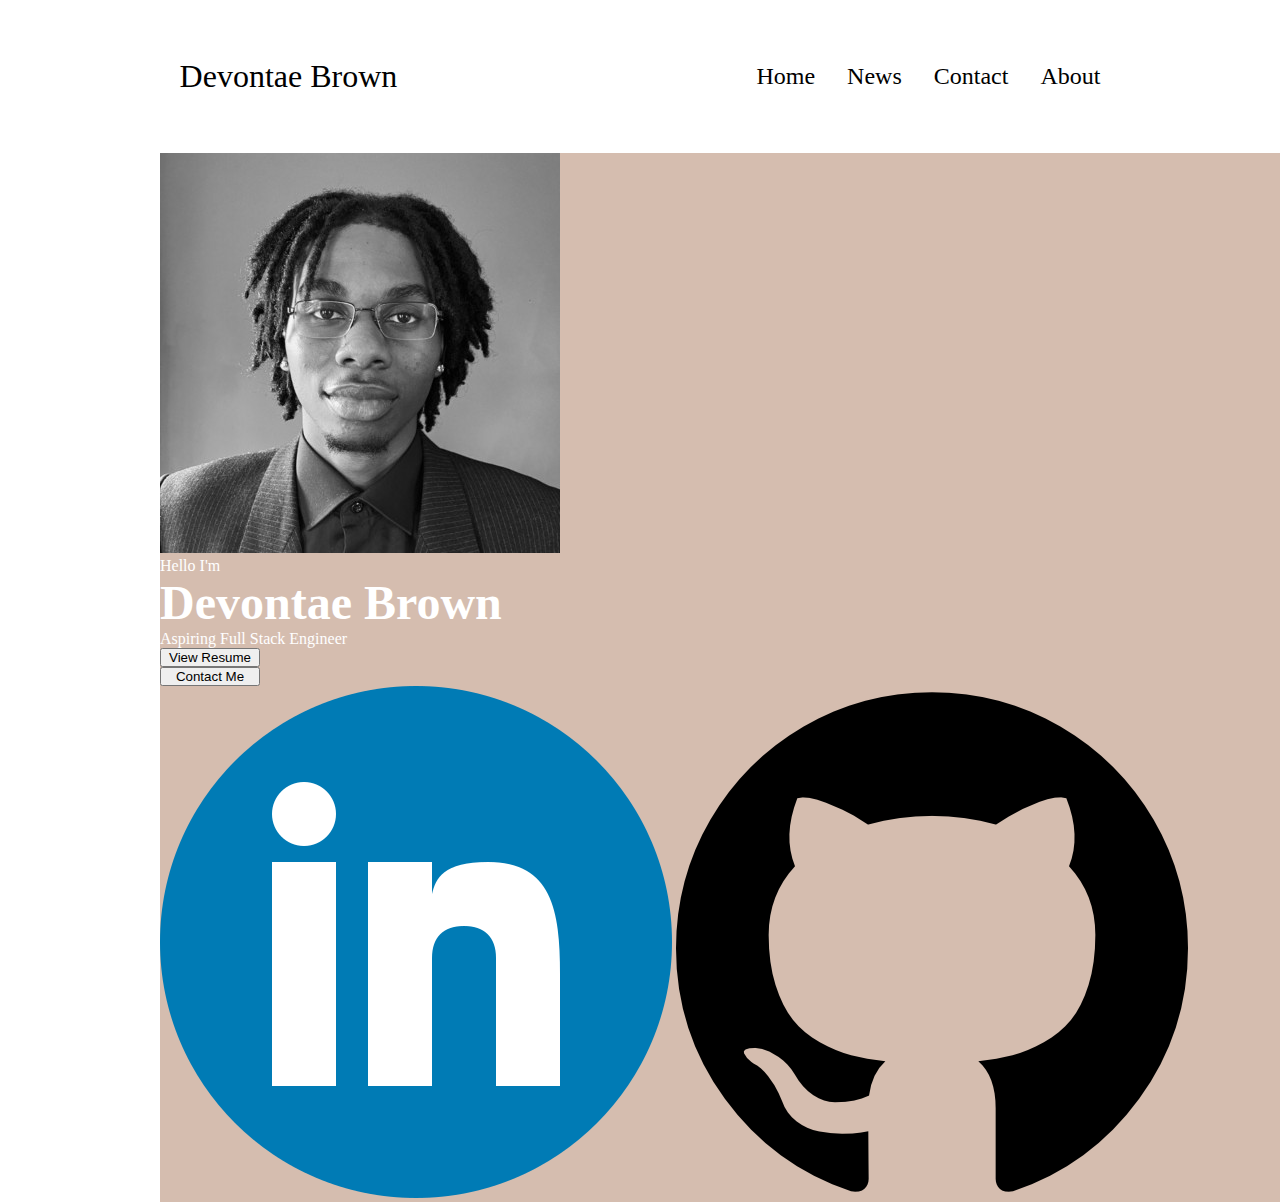
==== index.html @ 88b8006e "first commit" ====
<!DOCTYPE html>
<html lang="en">
<head>
    <meta charset="UTF-8">
    <link  rel="stylesheet" href="styles.css">
    <meta name="viewport" content="width=device-width, initial-scale=1.0">
    <link rel="preconnect" href="https://fonts.gstatic.com">
    <link href="https://fonts.googleapis.com/css2?family=Poppins:wght@400;700&display=swap" rel="stylesheet">
    <title>Devontae Brown Dev</title>
</head>
<body>
   <nav id="navbar">
    <div class="logo">Devontae Brown</div>
    
    <ul class="nav-links">
        <li><a href="default.asp">Home</a></li>
        <li><a href="news.asp">News</a></li>
        <li><a href="contact.asp">Contact</a></li>
        <li><a href="about.asp">About</a></li>
      </ul>
    </nav>
   <section id="home">
    <div class="section__pic-container">
        <img src="img/Professional-pic.jpg" alt="Devontae Brown profile pic">
    </div>
    <div class="section-text">
        <p class="section-text-p1">Hello I'm</p>
    <h1 class="title">Devontae Brown</h1>
    <p class="section-text-p2">Aspiring Full Stack Engineer</p>
    </div>
    
    <div id="btn-container">
        <div class="btn btn-color-2" onclick="window.open('assets/DEVONTAE_B_CV.pdf')">
            <button>View Resume</button>
        </div>
    
        
        <button class="btn btn-color-1" onclick="location.href = './#contact'">Contact Me</button>
    </div>
    <div id="socials-conatainer">
        <img src="img/linkedin-logo.png" 
        alt="My LinkedIn profile" 
        class="icon" 
        onclick="window.open('https://www.linkedin.com/in/devontaebrown')">

        <img src="img/github-logo.jpg" 
        alt="My Github profile" 
        class="icon" 
        onclick="window.open('https://github.com/DevontaeBrown')">

    </div>
   </section>
    
    <script src="myscripts.js"></script>
</body>
</html>
---- styles.css ----
/* Home Page */
*{
    margin:0;
    padding:0;
}
body{
    font-family: 'Poppins' sans-serif;
}
html{
    scroll-behavior: smooth;
}
  a, btn{
    transition: all 300ms ease;
  }
 #navbar, .nav-links{
    display: flex;
  }
#navbar{
    align-items: center;
    justify-content: space-around;
    height: 17vh;
}
.nav-links{
    gap: 2rem;
    list-style: none;
    font-size: 1.5rem;
    text-decoration: none;
}

a{
    color:black;
    text-decoration: none;
    text-decoration-color: white;
}
a:hover{
    color:grey;
    text-decoration: underline;
    text-underline-offset: 1rem;
    text-decoration-color: (181,181,181);
}
.logo{
    font-size: 2rem;
}
.logo:hover{
    cursor: default;
}
#home{
    
    background-color: #d5bdaf;
   
    height:90vh;
    width: 100%;
    padding: 0;
    /* display:flex;
    flex-direction: column;
    justify-content: flex-start;
    align-items: left; */

}

#home button{
    width: 100px;
}

h1, h2, h3, h4, h5, h6{
    color: white;
    
}
h1{
    font-size: 3em;
}
p{
    color: white;
}

/* Sections */
section{
    padding-top: 4vh;
    height: 96vh;
    margin: 0 10rem;
    box-sizing: border-box;
    min-height: fit-content;

    /* might change bc what is going on here */
}
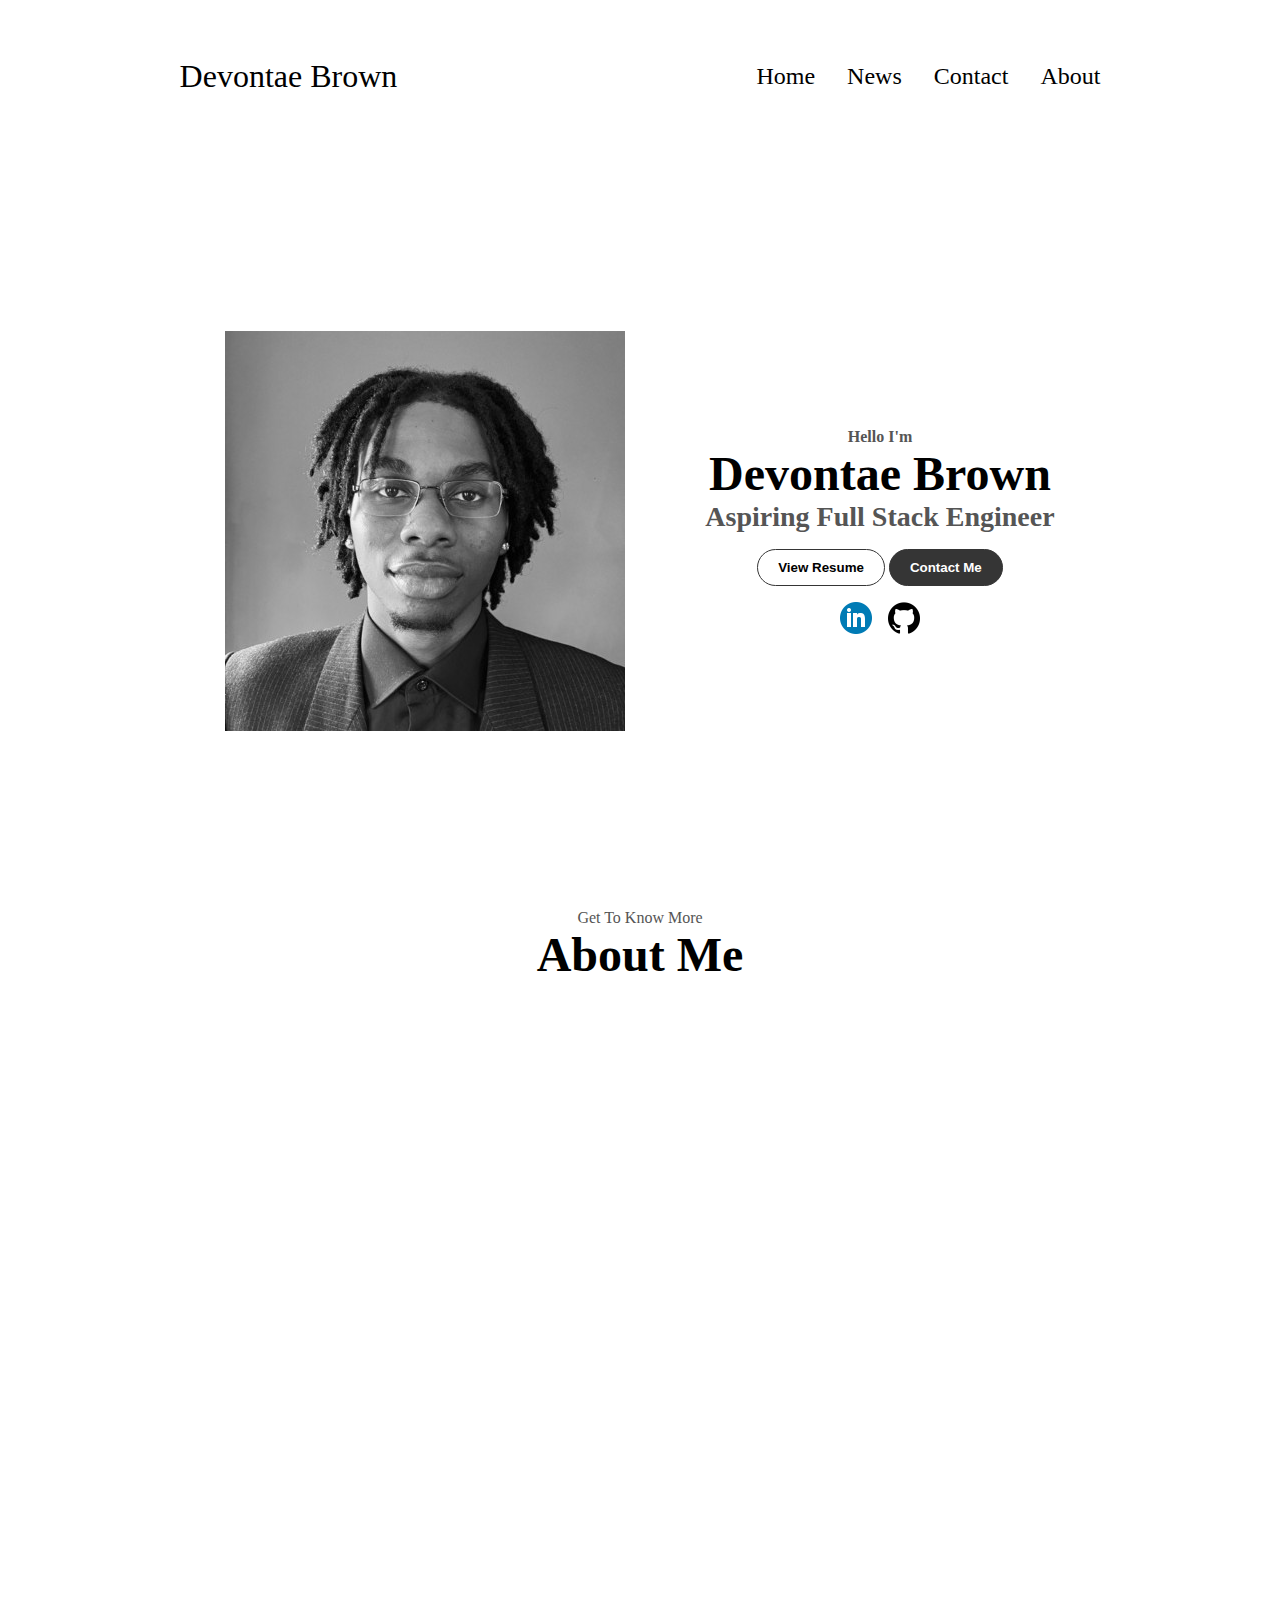
==== commit 3e4ed8c7: "my changes" ====
--- a/index.html
+++ b/index.html
@@ -19,7 +19,9 @@
         <li><a href="about.asp">About</a></li>
       </ul>
     </nav>
-   <section id="home">
+
+    <!-- profile -->
+   <section id="home">  
     <div class="section__pic-container">
         <img src="img/Professional-pic.jpg" alt="Devontae Brown profile pic">
     </div>
@@ -27,17 +29,18 @@
         <p class="section-text-p1">Hello I'm</p>
     <h1 class="title">Devontae Brown</h1>
     <p class="section-text-p2">Aspiring Full Stack Engineer</p>
-    </div>
+    
     
     <div id="btn-container">
-        <div class="btn btn-color-2" onclick="window.open('assets/DEVONTAE_B_CV.pdf')">
-            <button>View Resume</button>
-        </div>
+        
+        <button class="btn btn-color-2" onclick="window.open('assets/DEVONTAE_B_CV.pdf')">
+            View Resume
+        </button>
     
         
         <button class="btn btn-color-1" onclick="location.href = './#contact'">Contact Me</button>
     </div>
-    <div id="socials-conatainer">
+    <div id="socials-container">
         <img src="img/linkedin-logo.png" 
         alt="My LinkedIn profile" 
         class="icon" 
@@ -49,8 +52,16 @@
         onclick="window.open('https://github.com/DevontaeBrown')">
 
     </div>
+</div>
    </section>
     
+   <section id="About">
+    <p class="section-text-p1">Get To Know More</p>
+    <h1 class ="title"> About Me</h1>
+    <div class="section-container">
+        
+    </div>
+   </section>
     <script src="myscripts.js"></script>
 </body>
 </html>
--- a/styles.css
+++ b/styles.css
@@ -5,12 +5,16 @@
 }
 body{
     font-family: 'Poppins' sans-serif;
+
 }
 html{
     scroll-behavior: smooth;
 }
-  a, btn{
+a, btn{
     transition: all 300ms ease;
+  }
+  p {
+    color: rgb(85, 85, 85);
   }
  #navbar, .nav-links{
     display: flex;
@@ -44,34 +48,6 @@
 .logo:hover{
     cursor: default;
 }
-#home{
-    
-    background-color: #d5bdaf;
-   
-    height:90vh;
-    width: 100%;
-    padding: 0;
-    /* display:flex;
-    flex-direction: column;
-    justify-content: flex-start;
-    align-items: left; */
-
-}
-
-#home button{
-    width: 100px;
-}
-
-h1, h2, h3, h4, h5, h6{
-    color: white;
-    
-}
-h1{
-    font-size: 3em;
-}
-p{
-    color: white;
-}
 
 /* Sections */
 section{
@@ -81,6 +57,96 @@
     box-sizing: border-box;
     min-height: fit-content;
 
-    /* might change bc what is going on here */
+}
+/* aka profile */
+#home{
+
+    height:80vh;
+    display:flex;
+    justify-content: center;
+    gap: 5rem;
+
 }
 
+
+
+
+
+
+.section__pic-container{
+    display:flex;
+    height: 400px;
+    width: 400px;
+    margin: auto 0;
+}
+.section-text{
+    align-self: center;
+    text-align: center;
+}
+
+.section-text p {
+    font-weight: 600;
+}
+.section-text-p1{
+text-align: center;
+}
+.section-text-p2{
+font-size: 1.75rem;
+margin-bottom: 1rem;
+}
+
+.title{
+    font-size: 3rem;
+    text-align: center;;
+}
+
+#socials-container{
+    display:flex;
+    justify-content: center;
+    margin-top:1rem;
+    gap:1rem;
+}
+.icon{
+    cursor:pointer;
+    height: 2rem
+}
+
+
+/* BUTTON */
+.btn-container{
+    display: flex;
+    justify-content: center;
+    gap: 1rem;
+  }
+
+  .btn {
+    font-weight: 600;
+    transition: all 300ms ease;
+    border-radius: 25px;
+    padding: 10px 20px;
+    cursor: pointer;
+  }
+  .btn-color-1,
+  .btn-color-2 {
+    border: rgb(53, 53, 53) 0.1rem solid;
+  }
+  .btn-color-1,
+.btn-color-2:hover {
+  background: rgb(53, 53, 53);
+  color: white;
+}
+
+.btn-color-1:hover {
+  background: rgb(0, 0, 0);
+}
+
+.btn-color-2 {
+  background: none;
+}
+
+.btn-color-2:hover {
+  border: rgb(255, 255, 255) 0.1rem solid;
+}
+.btn-container {
+    gap: 1rem;
+  }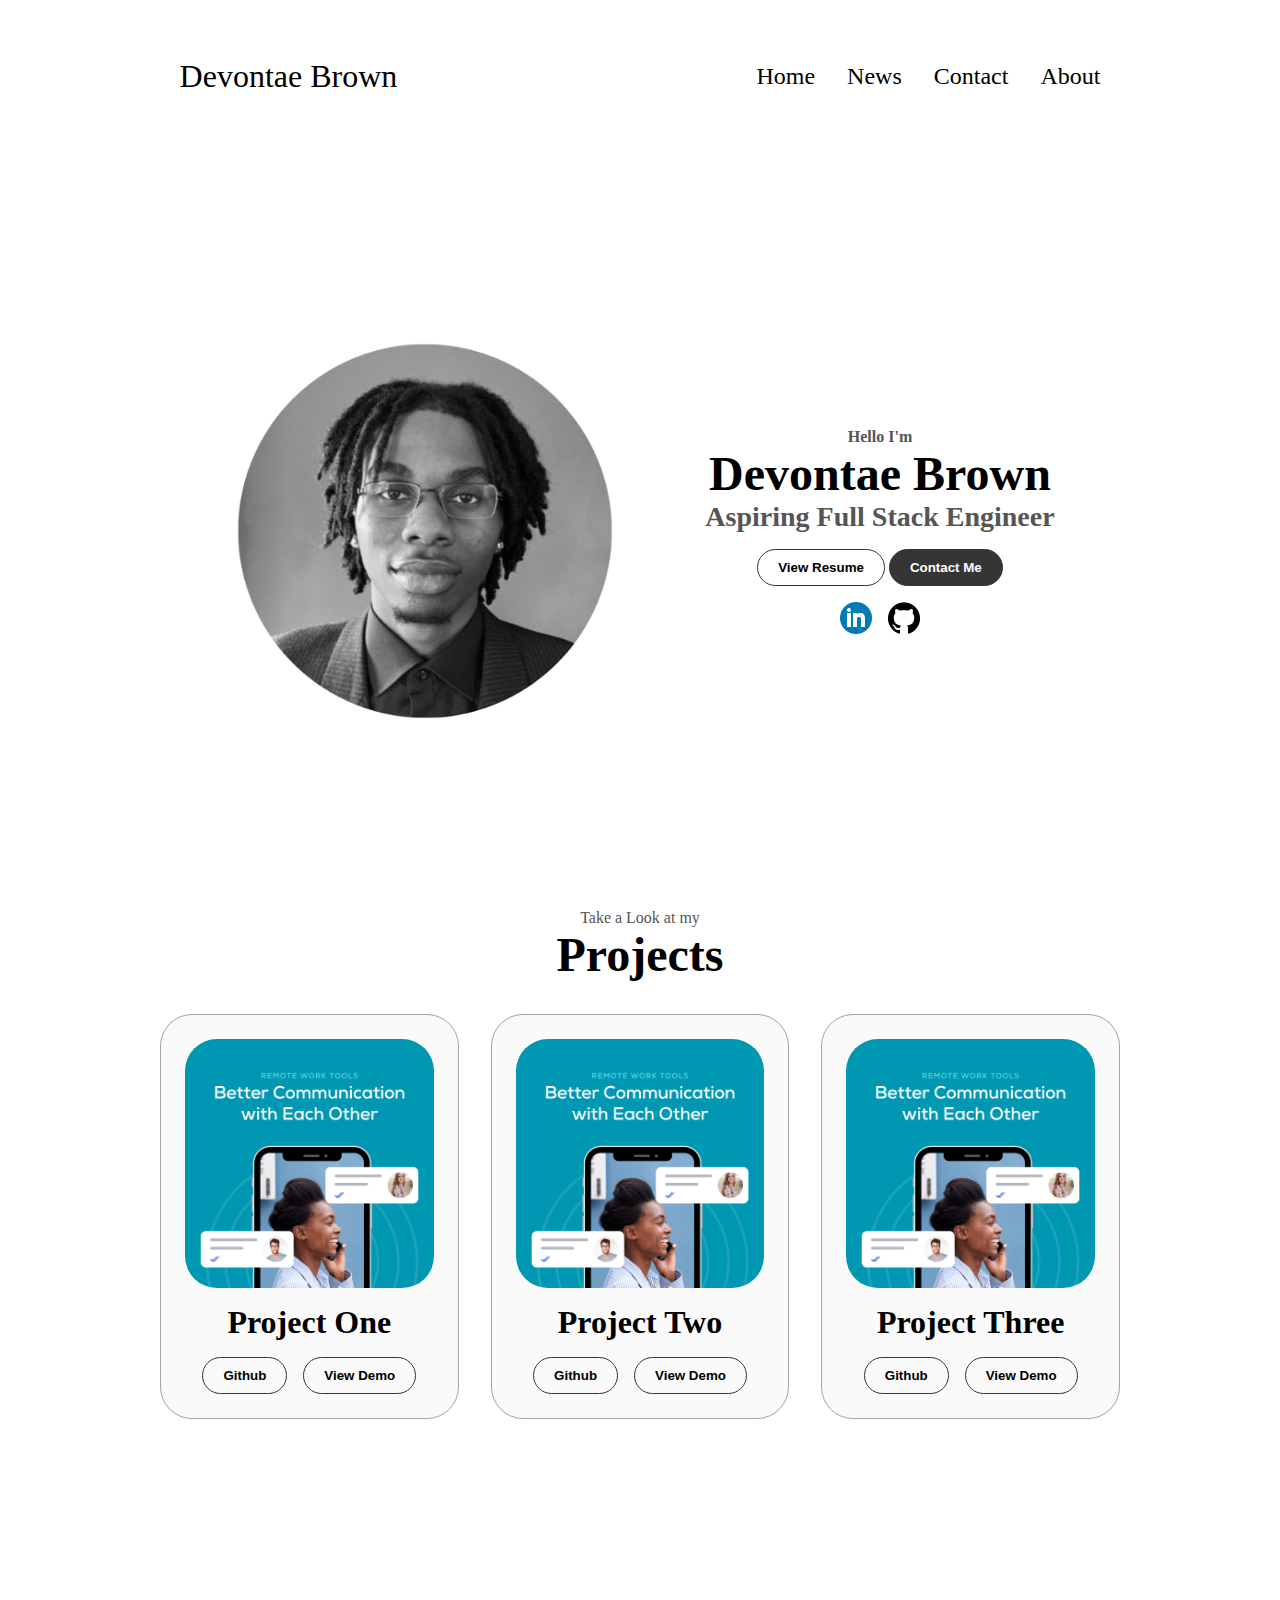
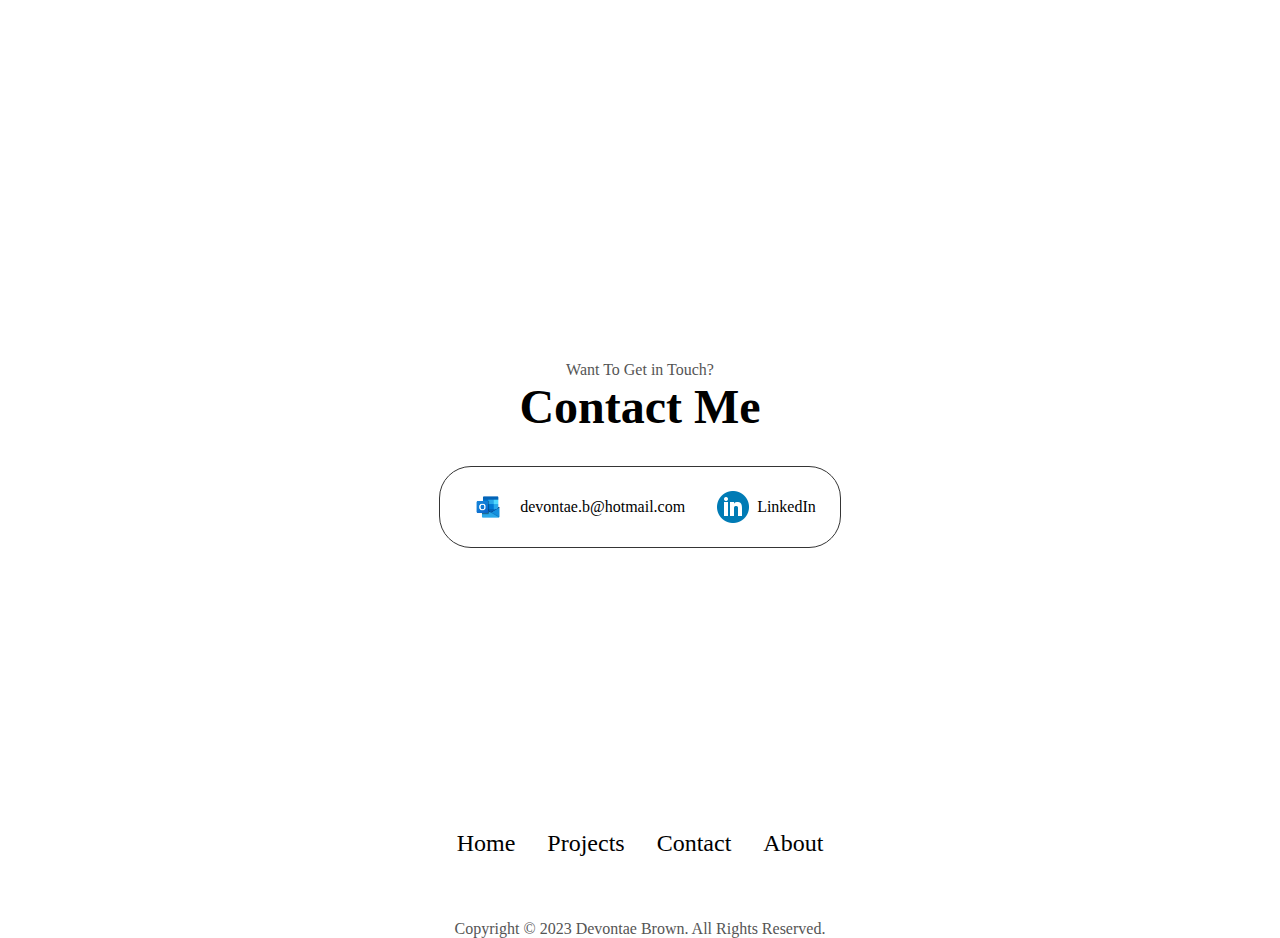
==== commit 771b9787: "I added a project section and a footer section, the goal is to combine this code with the about sect" ====
--- a/index.html
+++ b/index.html
@@ -23,7 +23,7 @@
     <!-- profile -->
    <section id="home">  
     <div class="section__pic-container">
-        <img src="img/Professional-pic.jpg" alt="Devontae Brown profile pic">
+        <img src="img/Professional-pic.png" alt="Devontae Brown profile pic">
     </div>
     <div class="section-text">
         <p class="section-text-p1">Hello I'm</p>
@@ -55,13 +55,117 @@
 </div>
    </section>
     
-   <section id="About">
+   <!--<section id="About">
     <p class="section-text-p1">Get To Know More</p>
     <h1 class ="title"> About Me</h1>
     <div class="section-container">
+        <div class="homepic-container">
+            <img src="img/homepage.png">
+        </div>
         
+        <div class="exp-ed-container">
+            <div class="experience">
+                <h1>Experience</h1>
+                <p>1 Year</p>
+                
+            </div>
+            <div class="education">
+                <h1>Education</h1>
+                <p>B.Sc Computer Science</p>
+                <p>3.0 GPA</p>
+            </div>
+        </div>
+    </div>
+   </section>  -->
+   
+   <section id="projects">
+    
+        <p class="section-text-p1">Take a Look at my</p>
+        <h1 class="title">Projects</h1>
+        <div class="projects-container">
+            <div class="project-info-container">
+                <div class="article-container front">
+                <img
+                src = "img/project-1-mock.png"
+                alt="Project1 Thumbnail"
+                class="project-pic">
+            </div>
+                <h1 class="project-title">Project One</h1>
+                <div class="btn-container">
+                    <button 
+                    class=" btn btn-color-2">Github</button>
+                    <button 
+                    class=" btn btn-color-2">View Demo</button>
+                </div>
+            </div>
+            <div class="project-info-container">
+                <div class="article-container">
+                <img
+                src = "img/project-1-mock.png"
+                alt="Project2 Thumbnail"
+                class="project-pic">
+            </div>
+                <h1 class="project-title">Project Two</h1>
+                <div class="btn-container">
+                    <button 
+                    class=" btn btn-color-2">Github</button>
+                    <button 
+                    class=" btn btn-color-2">View Demo</button>
+                </div>
+            </div>
+            <div class="project-info-container">
+                <div class="article-container">
+                <img
+                src = "img/project-1-mock.png"
+                alt="Project3 Thumbnail"
+                class="project-pic">
+            </div>
+                <h1 class="project-title">Project Three</h1>
+                <div class="btn-container">
+                    <button 
+                    class=" btn btn-color-2">Github</button>
+                    <button 
+                    class=" btn btn-color-2">View Demo</button>
+                </div>
+            </div>
+        </div>
+
+   </section>
+
+   <section id="contact">
+    <p class="section-text-p1">Want To Get in Touch?</p>
+    <h1 class="title">Contact Me</h1>
+    <div class="contact-container">
+       
+        <div class="contact-info-container">
+            <img src="img/hotmail-logo.png" alt="Email Icon" class="icon ">
+            <p>
+               <a href="mailto:devontae.b@hotmail.com">devontae.b@hotmail.com</a> 
+            </p>
+
+        </div>
+        <div class="contact-info-container">
+            <img src="img/linkedin-logo.png" alt="LinkedIn Icon" class="icon ">
+            <p>
+                <a href="https://www.linkedin.com/in/devontaebrown">LinkedIn</a>
+            </p>          
+        </div>
+
     </div>
    </section>
+   <footer>
+    <nav>
+        <div class = "navLinks-container">
+            <ul class="nav-links">
+                <li><a href="#home">Home</a></li>
+                <li><a href="#projects">Projects</a></li>
+                <li><a href="#contact">Contact</a></li>
+                <li><a href="#about">About</a></li>
+            </ul>
+        </div>
+    </nav>
+   <p>Copyright © 2023 Devontae Brown. All Rights Reserved.</p>
+   </footer>
     <script src="myscripts.js"></script>
 </body>
 </html>
--- a/styles.css
+++ b/styles.css
@@ -149,4 +149,111 @@
 }
 .btn-container {
     gap: 1rem;
-  }+  }
+
+  .homepic-container{
+    display:flex;
+    
+    margin: auto 0;
+  }
+  .section-container{
+    display:flex;
+    gap:3rem;
+    
+  }
+  .exp-ed-container{
+    display:flex;
+    justify-content: flex-start;
+    gap: 2rem;
+    height:auto;
+  }
+
+  .experience, .education{
+    box-sizing: border-box;
+    padding: 5px;
+    border: 1px solid black;
+    border-radius: 15px;
+  }
+#projects{
+  position:relative
+}
+.projects-container{
+  display:flex;
+  width: auto;
+  gap: 2rem;
+  margin-top: 2rem;
+  margin-bottom: 2rem;
+}
+
+.project-info-container{
+  padding: 1.5rem;
+  flex:1;
+  background: rgb(250,250,250);
+  border: rgb(53,53,53) 0.1rem solid;
+  border-color: rgb(163,163,163);
+  border-radius: 2rem;
+  text-align: center;
+  
+}
+
+
+.article-container{
+  display: flex;
+  text-align: initial;
+  flex-wrap: wrap;
+  flex-direction: row;
+  gap: 2.5rem;
+  justify-content: space-around;
+  /* height: 400px;
+  width: 100%;
+  margin: auto 0; */
+
+}
+
+.project-pic{
+  border-radius: 2rem;
+  width: 100%;
+  height: 100%
+}
+
+.project-title{
+  margin: 1rem;
+  color: black;
+}
+.contact-container{
+  display: flex;
+  justify-content: center;
+ width:auto;
+  border: rgb(53,53,53) 0.1rem solid;
+  border-radius: 2rem;
+  margin: 2rem auto;
+  padding: 0.5rem;
+}
+
+.contact-info-container{
+  display:flex;
+  justify-content: center;
+  align-items: center;
+  gap: 0.5rem;
+  margin: 1rem;
+}
+
+#contact{
+display: flex;
+justify-content: center;
+flex-direction: column;
+height: 70vh;
+}
+
+footer{
+  display: flex;
+  justify-content: center;
+  align-items: center;
+  flex-direction: column;
+}
+nav{
+  display: flex;
+  align-items: center;
+  justify-content: space-around;
+  height: 17vh;
+}